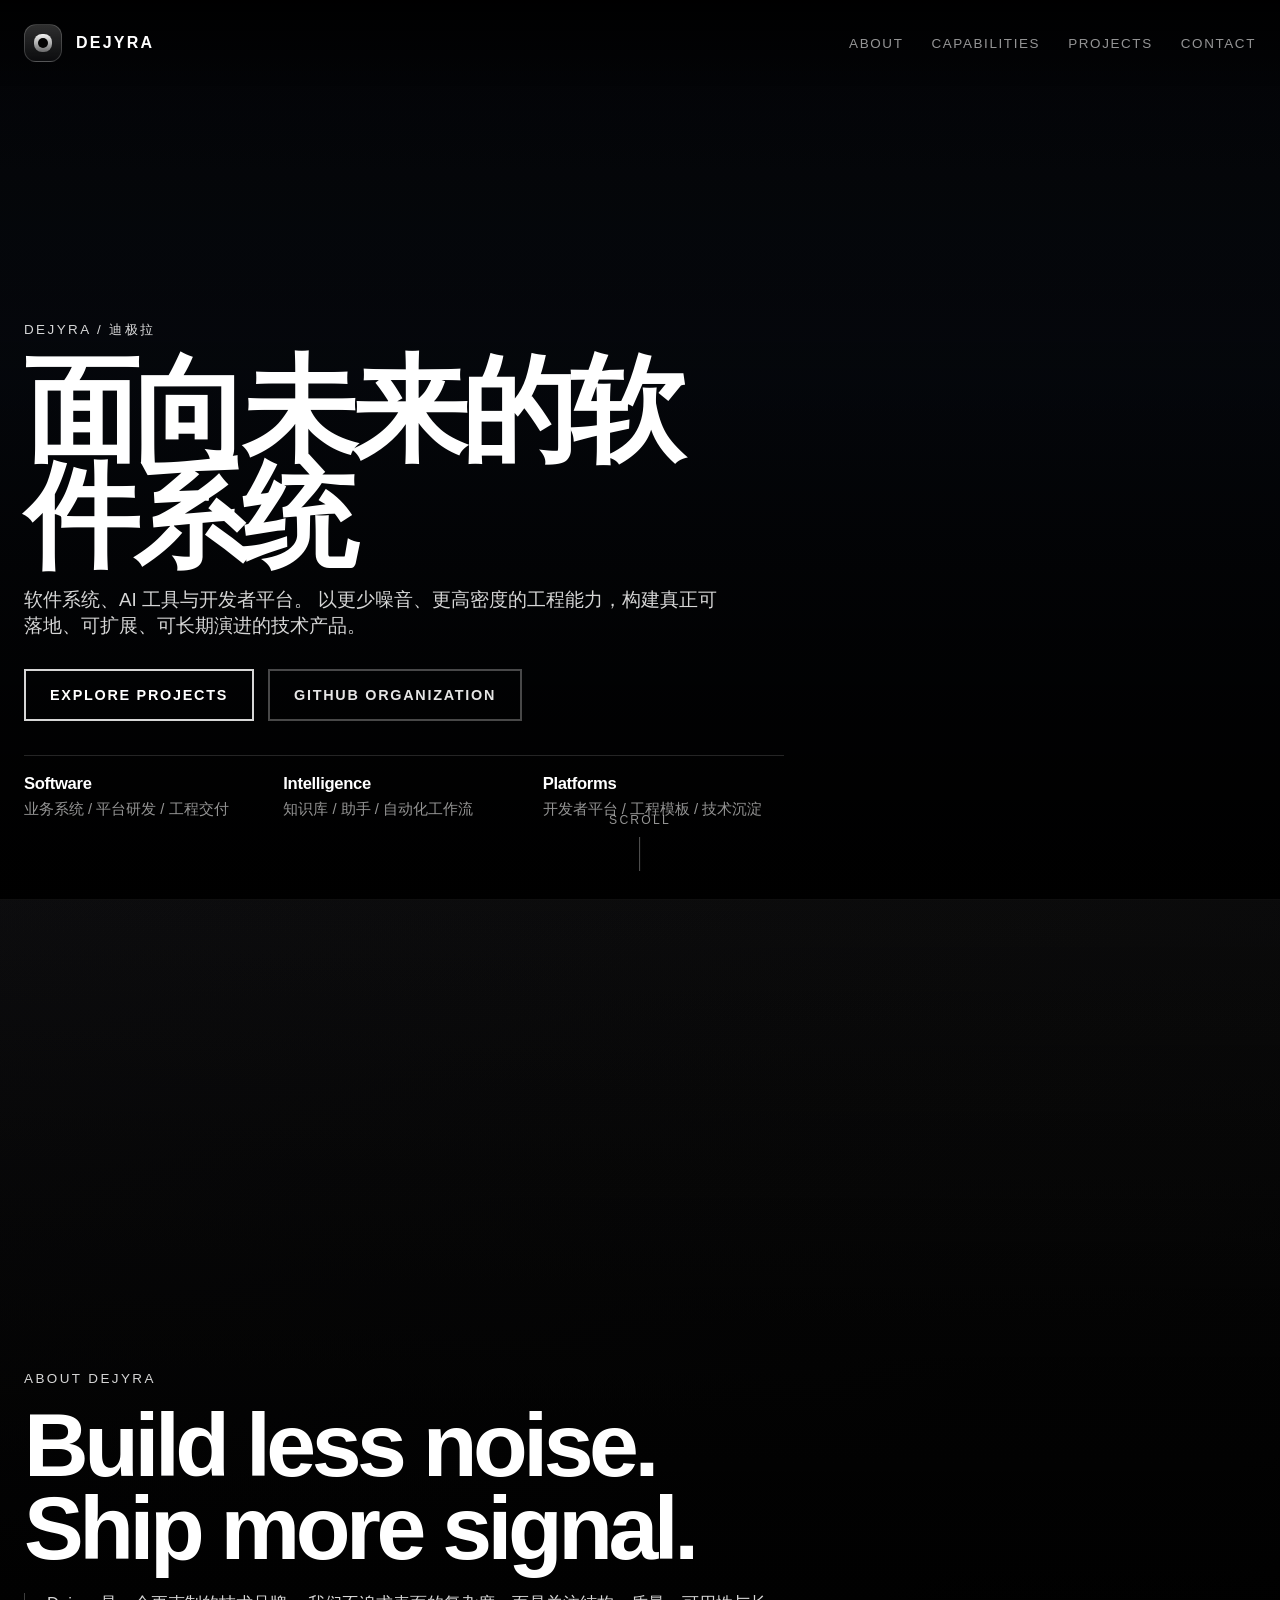
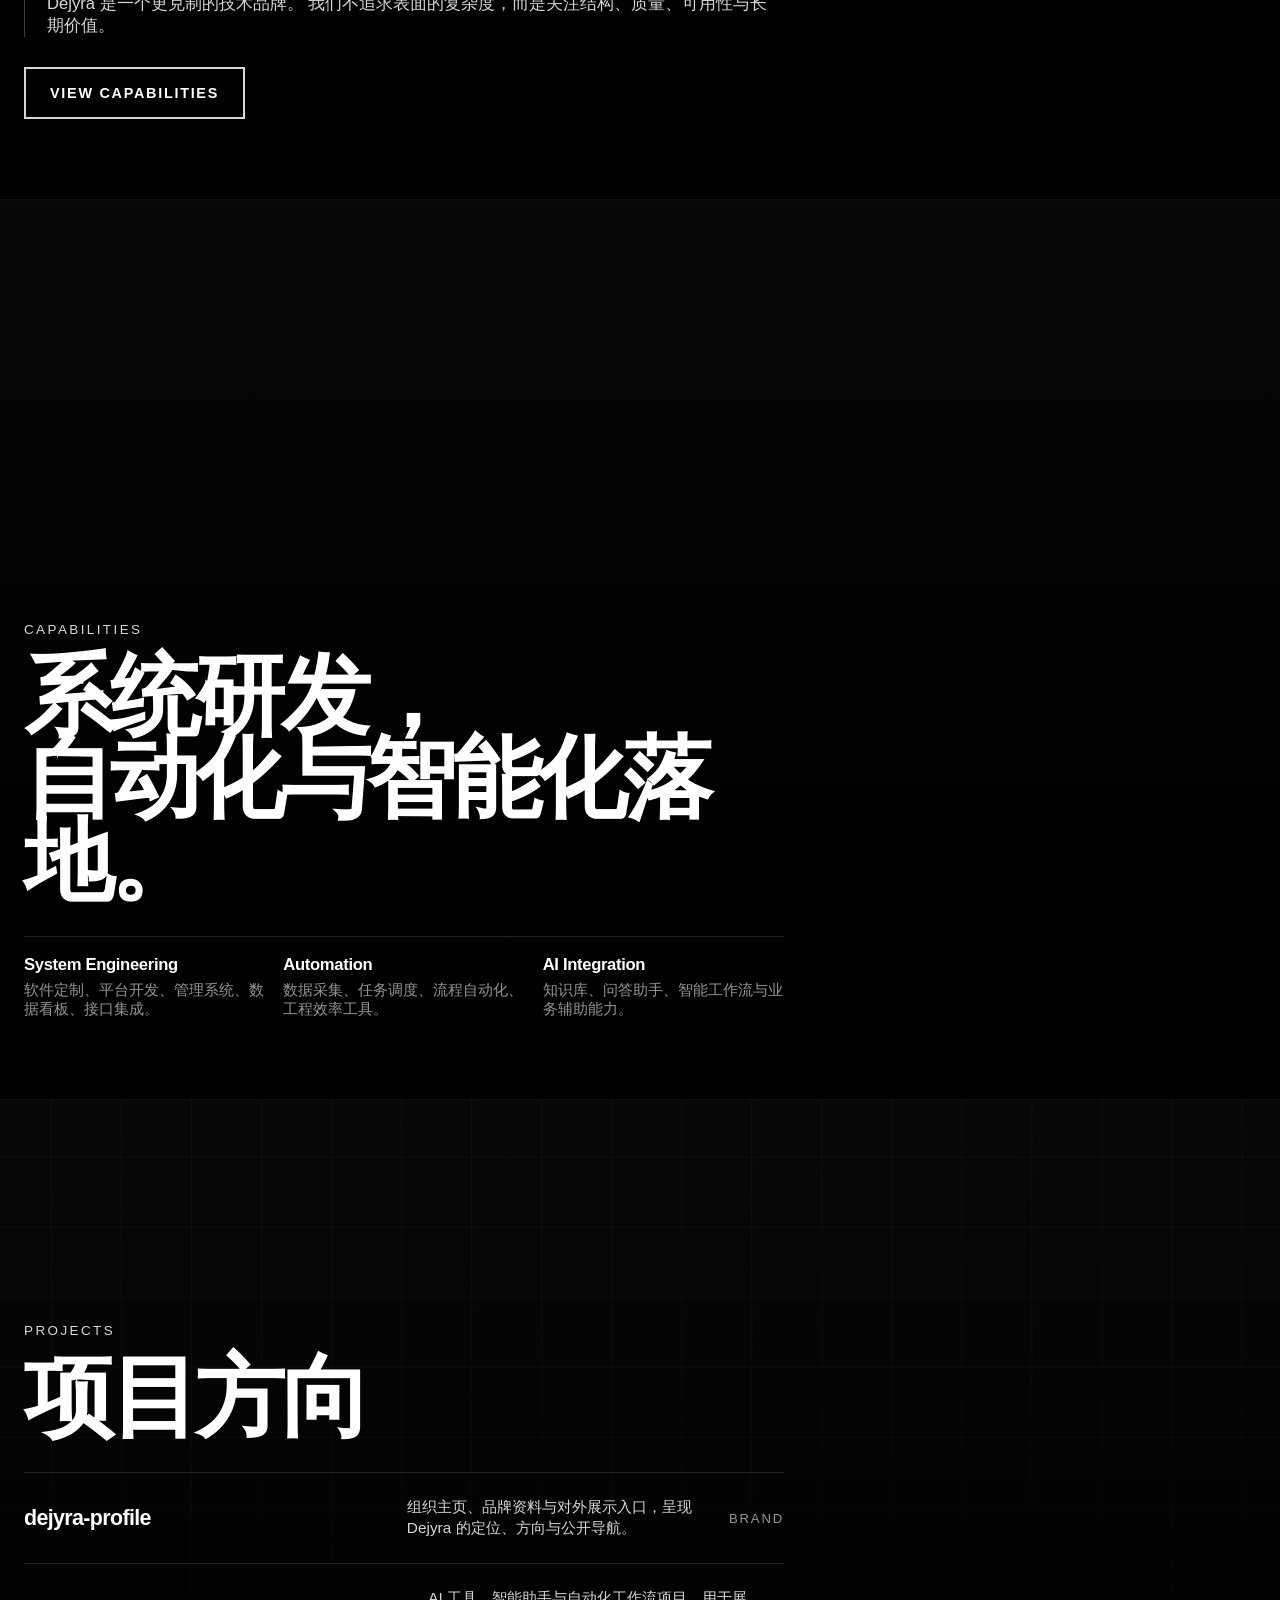
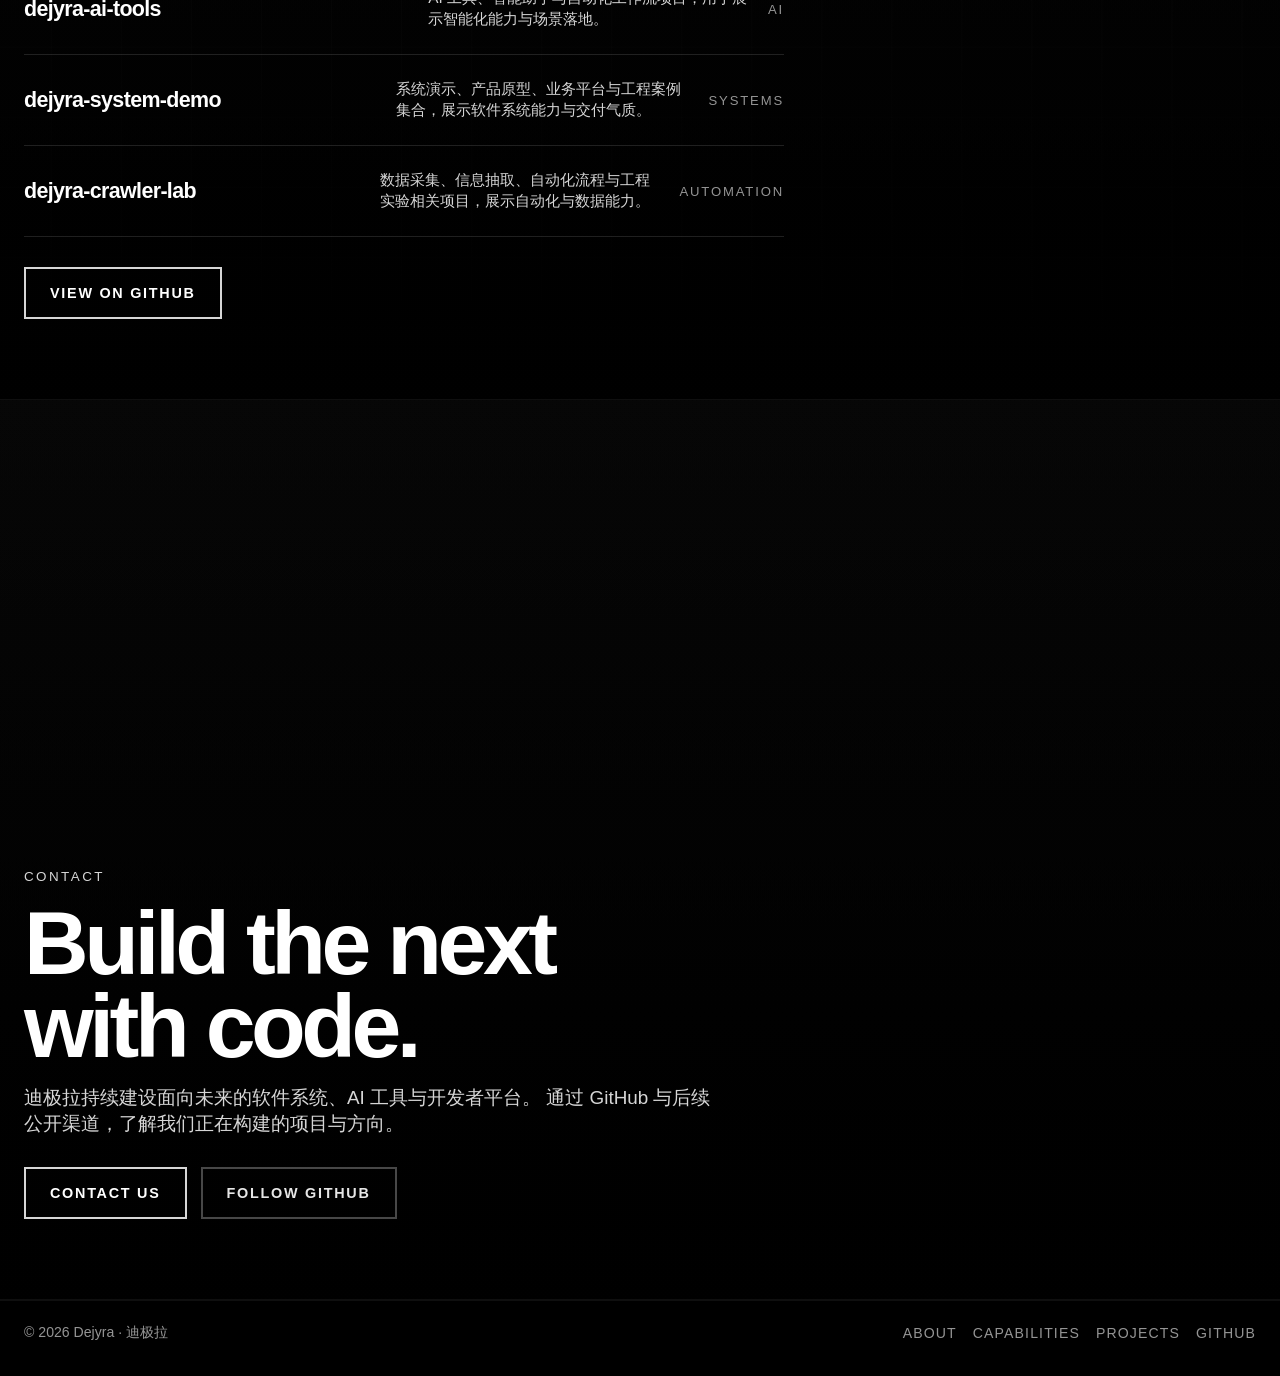
==== index.html @ 9b9ece1a "Add initial index.html for Dejyra website" ====
<!DOCTYPE html>
<html lang="zh-CN">
<head>
  <meta charset="UTF-8" />
  <meta name="viewport" content="width=device-width, initial-scale=1.0" />
  <title>Dejyra | 迪极拉</title>
  <meta name="description" content="迪极拉 Dejyra：软件系统、AI工具与开发者平台。面向未来的软件系统。" />
  <meta name="theme-color" content="#000000" />
  <style>
    :root {
      --bg: #000000;
      --text: #ffffff;
      --muted: rgba(255,255,255,0.84);
      --muted-2: rgba(255,255,255,0.58);
      --line: rgba(255,255,255,0.18);
      --line-soft: rgba(255,255,255,0.10);
      --max: 1360px;
    }

    * { box-sizing: border-box; }
    html { scroll-behavior: smooth; }
    body {
      margin: 0;
      background: var(--bg);
      color: var(--text);
      font-family: Inter, -apple-system, BlinkMacSystemFont, "SF Pro Display", "PingFang SC", "Microsoft YaHei", sans-serif;
      -webkit-font-smoothing: antialiased;
      text-rendering: optimizeLegibility;
    }

    a { color: inherit; text-decoration: none; }

    .container {
      width: min(var(--max), calc(100% - 48px));
      margin: 0 auto;
    }

    .nav-wrap {
      position: fixed;
      inset: 0 0 auto 0;
      z-index: 100;
      background: linear-gradient(180deg, rgba(0,0,0,0.78), rgba(0,0,0,0.24) 70%, transparent);
      pointer-events: none;
    }

    .nav {
      height: 86px;
      display: flex;
      align-items: center;
      justify-content: space-between;
      gap: 24px;
      pointer-events: auto;
    }

    .brand {
      display: inline-flex;
      align-items: center;
      gap: 14px;
      font-size: 1rem;
      font-weight: 600;
      text-transform: uppercase;
      letter-spacing: 0.14em;
    }

    .brand-mark {
      width: 38px;
      height: 38px;
      border-radius: 12px;
      border: 1px solid rgba(255,255,255,0.18);
      background: linear-gradient(180deg, rgba(255,255,255,0.18), rgba(255,255,255,0.04));
      position: relative;
      overflow: hidden;
    }

    .brand-mark::before {
      content: "";
      position: absolute;
      inset: 9px;
      border-radius: 8px;
      background: linear-gradient(180deg, rgba(255,255,255,0.94), rgba(255,255,255,0.36));
    }

    .brand-mark::after {
      content: "";
      position: absolute;
      inset: 13px;
      border-radius: 6px;
      background: #030303;
    }

    .nav-links {
      display: flex;
      align-items: center;
      gap: 28px;
      color: var(--muted-2);
      font-size: 0.84rem;
      text-transform: uppercase;
      letter-spacing: 0.12em;
    }

    .nav-links a:hover { color: var(--text); }

    .panel {
      position: relative;
      min-height: 100vh;
      display: flex;
      align-items: flex-end;
      overflow: hidden;
      border-bottom: 1px solid rgba(255,255,255,0.06);
      background: #000;
    }

    .panel::before,
    .panel::after {
      content: "";
      position: absolute;
      inset: 0;
      pointer-events: none;
    }

    .panel::before {
      z-index: 1;
      background: linear-gradient(180deg, rgba(0,0,0,0.12) 0%, rgba(0,0,0,0.22) 35%, rgba(0,0,0,0.86) 100%);
    }

    .panel::after {
      z-index: 0;
      transform: scale(1.03);
    }

    .hero::after {
      background:
        radial-gradient(circle at 76% 20%, rgba(255,255,255,0.30), transparent 0 7%),
        radial-gradient(circle at 74% 22%, rgba(255,255,255,0.10), transparent 0 17%),
        radial-gradient(circle at 18% 14%, rgba(255,255,255,0.06), transparent 0 22%),
        linear-gradient(180deg, #020305 0%, #05070b 20%, #06090f 42%, #010101 100%);
    }

    .systems::after {
      background:
        linear-gradient(180deg, rgba(255,255,255,0.02), rgba(0,0,0,0.90)),
        radial-gradient(circle at 50% 16%, rgba(255,255,255,0.12), transparent 0 14%),
        linear-gradient(160deg, #0a0a0c 0%, #050505 56%, #000000 100%);
    }

    .intelligence::after {
      background:
        linear-gradient(180deg, rgba(255,255,255,0.02), rgba(0,0,0,0.90)),
        radial-gradient(circle at 50% 24%, rgba(255,255,255,0.18), transparent 0 10%),
        radial-gradient(circle at 50% 42%, rgba(255,255,255,0.08), transparent 0 22%),
        linear-gradient(180deg, #040404 0%, #000000 100%);
    }

    .projects::after {
      background:
        linear-gradient(180deg, rgba(255,255,255,0.02), rgba(0,0,0,0.92)),
        linear-gradient(90deg, rgba(255,255,255,0.04) 1px, transparent 1px),
        linear-gradient(180deg, rgba(255,255,255,0.04) 1px, transparent 1px),
        linear-gradient(180deg, #040404 0%, #000000 100%);
      background-size: auto, 68px 68px, 68px 68px, auto;
    }

    .contact::after {
      background:
        linear-gradient(180deg, rgba(255,255,255,0.02), rgba(0,0,0,0.92)),
        radial-gradient(circle at 50% 14%, rgba(255,255,255,0.11), transparent 0 14%),
        linear-gradient(180deg, #030303 0%, #000000 100%);
    }

    .hero-planet {
      position: absolute;
      right: -16vw;
      top: 6vh;
      width: 64vw;
      aspect-ratio: 1;
      border-radius: 50%;
      background:
        radial-gradient(circle at 40% 38%, rgba(255,255,255,0.28), rgba(255,255,255,0.12) 16%, rgba(255,255,255,0.02) 34%, rgba(255,255,255,0.00) 54%),
        radial-gradient(circle at 52% 52%, rgba(255,255,255,0.08), transparent 64%);
      box-shadow: inset -140px -120px 200px rgba(0,0,0,0.54), inset 90px 80px 120px rgba(255,255,255,0.05);
      z-index: 0;
      opacity: 0.96;
    }

    .hero-planet::before,
    .hero-planet::after {
      content: "";
      position: absolute;
      inset: 12%;
      border-radius: 50%;
      border: 1px solid rgba(255,255,255,0.12);
    }

    .hero-planet::after {
      inset: 25%;
      border-color: rgba(255,255,255,0.18);
    }

    .content {
      position: relative;
      z-index: 2;
      width: 100%;
      padding: 0 0 80px;
    }

    .copy {
      max-width: 760px;
    }

    .eyebrow {
      margin-bottom: 18px;
      font-size: 0.84rem;
      color: var(--muted);
      text-transform: uppercase;
      letter-spacing: 0.18em;
    }

    h1, h2 {
      margin: 0;
      font-weight: 700;
      line-height: 0.92;
      letter-spacing: -0.05em;
      max-width: 900px;
    }

    h1 { font-size: clamp(4rem, 9vw, 8rem); }
    h2 { font-size: clamp(3.2rem, 7vw, 6.4rem); }

    .lead {
      margin: 18px 0 0;
      max-width: 700px;
      color: var(--muted);
      font-size: clamp(1rem, 1.7vw, 1.18rem);
    }

    .actions {
      display: flex;
      gap: 14px;
      flex-wrap: wrap;
      margin-top: 30px;
    }

    .button {
      display: inline-flex;
      align-items: center;
      justify-content: center;
      min-height: 52px;
      padding: 0 24px;
      border: 2px solid rgba(255,255,255,0.84);
      color: #fff;
      background: transparent;
      font-size: 0.9rem;
      font-weight: 600;
      text-transform: uppercase;
      letter-spacing: 0.12em;
      transition: .22s ease;
    }

    .button:hover {
      background: #fff;
      color: #000;
    }

    .button.ghost {
      border-color: rgba(255,255,255,0.28);
      color: rgba(255,255,255,0.90);
    }

    .button.ghost:hover {
      border-color: #fff;
    }

    .minimal-strip {
      margin-top: 34px;
      max-width: 860px;
      padding-top: 18px;
      border-top: 1px solid rgba(255,255,255,0.14);
      display: grid;
      grid-template-columns: repeat(3, minmax(0, 1fr));
      gap: 18px;
    }

    .minimal-strip div {
      color: var(--muted-2);
      font-size: 0.92rem;
    }

    .minimal-strip strong {
      display: block;
      color: #fff;
      font-size: 1.04rem;
      margin-bottom: 6px;
      letter-spacing: -0.02em;
    }

    .quote-block {
      max-width: 860px;
      padding-left: 22px;
      border-left: 1px solid rgba(255,255,255,0.24);
      margin-top: 24px;
    }

    .quote-block p {
      margin: 0;
      color: var(--muted);
      font-size: 1.04rem;
    }

    .list {
      margin-top: 34px;
      max-width: 920px;
    }

    .list-item {
      display: grid;
      grid-template-columns: 1.2fr 1fr auto;
      gap: 18px;
      align-items: center;
      padding: 24px 0;
      border-top: 1px solid rgba(255,255,255,0.12);
    }

    .list-item:last-child {
      border-bottom: 1px solid rgba(255,255,255,0.12);
    }

    .list-item h3 {
      margin: 0;
      font-size: 1.34rem;
      font-weight: 600;
      letter-spacing: -0.03em;
    }

    .list-item p {
      margin: 0;
      color: var(--muted);
      font-size: 0.96rem;
    }

    .list-item span {
      color: var(--muted-2);
      font-size: 0.82rem;
      text-transform: uppercase;
      letter-spacing: 0.14em;
      white-space: nowrap;
    }

    .scroll-indicator {
      position: absolute;
      left: 50%;
      bottom: 28px;
      transform: translateX(-50%);
      z-index: 2;
      color: var(--muted-2);
      font-size: 0.76rem;
      text-transform: uppercase;
      letter-spacing: 0.18em;
      display: inline-flex;
      flex-direction: column;
      align-items: center;
      gap: 10px;
    }

    .scroll-indicator::after {
      content: "";
      width: 1px;
      height: 34px;
      background: rgba(255,255,255,0.34);
    }

    footer {
      background: #000;
      padding: 22px 0 34px;
      color: var(--muted-2);
      border-top: 1px solid rgba(255,255,255,0.06);
      font-size: 0.88rem;
    }

    .footer-wrap {
      display: flex;
      align-items: center;
      justify-content: space-between;
      gap: 16px;
      flex-wrap: wrap;
    }

    .footer-links {
      display: flex;
      gap: 16px;
      flex-wrap: wrap;
      text-transform: uppercase;
      letter-spacing: 0.08em;
    }

    .footer-links a:hover { color: var(--text); }

    .anchor-offset { scroll-margin-top: 100px; }

    @media (max-width: 980px) {
      .minimal-strip { grid-template-columns: 1fr; }
      .list-item { grid-template-columns: 1fr; gap: 10px; }
      .hero-planet {
        width: 84vw;
        right: -34vw;
        top: 11vh;
      }
    }

    @media (max-width: 760px) {
      .nav { height: 72px; }
      .nav-links { display: none; }
      .container { width: min(var(--max), calc(100% - 26px)); }
      .panel { min-height: 100svh; }
      .content { padding-bottom: 64px; }
      .hero-planet {
        width: 118vw;
        right: -58vw;
        top: 14vh;
      }
      h1 { font-size: clamp(3.1rem, 16vw, 4.8rem); }
      h2 { font-size: clamp(2.7rem, 13vw, 4.2rem); }
      .button { width: 100%; }
      .actions { gap: 10px; }
      .scroll-indicator { display: none; }
    }
  </style>
</head>
<body>
  <div class="nav-wrap">
    <div class="container nav">
      <a class="brand" href="#top" aria-label="Dejyra 首页">
        <div class="brand-mark" aria-hidden="true"></div>
        <span>Dejyra</span>
      </a>
      <div class="nav-links">
        <a href="#about">About</a>
        <a href="#capabilities">Capabilities</a>
        <a href="#projects">Projects</a>
        <a href="#contact">Contact</a>
      </div>
    </div>
  </div>

  <main id="top">
    <section class="panel hero anchor-offset">
      <div class="hero-planet" aria-hidden="true"></div>
      <div class="content">
        <div class="container">
          <div class="copy">
            <div class="eyebrow">Dejyra / 迪极拉</div>
            <h1>面向未来的软件系统</h1>
            <p class="lead">
              软件系统、AI 工具与开发者平台。
              以更少噪音、更高密度的工程能力，构建真正可落地、可扩展、可长期演进的技术产品。
            </p>
            <div class="actions">
              <a class="button" href="#projects">Explore Projects</a>
              <a class="button ghost" href="https://github.com/Dejyra" target="_blank" rel="noreferrer">GitHub Organization</a>
            </div>
            <div class="minimal-strip">
              <div>
                <strong>Software</strong>
                业务系统 / 平台研发 / 工程交付
              </div>
              <div>
                <strong>Intelligence</strong>
                知识库 / 助手 / 自动化工作流
              </div>
              <div>
                <strong>Platforms</strong>
                开发者平台 / 工程模板 / 技术沉淀
              </div>
            </div>
          </div>
        </div>
      </div>
      <div class="scroll-indicator">Scroll</div>
    </section>

    <section id="about" class="panel systems anchor-offset">
      <div class="content">
        <div class="container">
          <div class="copy">
            <div class="eyebrow">About Dejyra</div>
            <h2>Build less noise.<br>Ship more signal.</h2>
            <div class="quote-block">
              <p>
                Dejyra 是一个更克制的技术品牌。
                我们不追求表面的复杂度，而是关注结构、质量、可用性与长期价值。
              </p>
            </div>
            <div class="actions">
              <a class="button" href="#capabilities">View Capabilities</a>
            </div>
          </div>
        </div>
      </div>
    </section>

    <section id="capabilities" class="panel intelligence anchor-offset">
      <div class="content">
        <div class="container">
          <div class="copy">
            <div class="eyebrow">Capabilities</div>
            <h2>系统研发，<br>自动化与智能化落地。</h2>
            <div class="minimal-strip" style="max-width: 980px;">
              <div>
                <strong>System Engineering</strong>
                软件定制、平台开发、管理系统、数据看板、接口集成。
              </div>
              <div>
                <strong>Automation</strong>
                数据采集、任务调度、流程自动化、工程效率工具。
              </div>
              <div>
                <strong>AI Integration</strong>
                知识库、问答助手、智能工作流与业务辅助能力。
              </div>
            </div>
          </div>
        </div>
      </div>
    </section>

    <section id="projects" class="panel projects anchor-offset">
      <div class="content">
        <div class="container">
          <div class="copy">
            <div class="eyebrow">Projects</div>
            <h2>项目方向</h2>
            <div class="list">
              <div class="list-item">
                <div><h3>dejyra-profile</h3></div>
                <p>组织主页、品牌资料与对外展示入口，呈现 Dejyra 的定位、方向与公开导航。</p>
                <span>Brand</span>
              </div>
              <div class="list-item">
                <div><h3>dejyra-ai-tools</h3></div>
                <p>AI 工具、智能助手与自动化工作流项目，用于展示智能化能力与场景落地。</p>
                <span>AI</span>
              </div>
              <div class="list-item">
                <div><h3>dejyra-system-demo</h3></div>
                <p>系统演示、产品原型、业务平台与工程案例集合，展示软件系统能力与交付气质。</p>
                <span>Systems</span>
              </div>
              <div class="list-item">
                <div><h3>dejyra-crawler-lab</h3></div>
                <p>数据采集、信息抽取、自动化流程与工程实验相关项目，展示自动化与数据能力。</p>
                <span>Automation</span>
              </div>
            </div>
            <div class="actions">
              <a class="button" href="https://github.com/Dejyra" target="_blank" rel="noreferrer">View on GitHub</a>
            </div>
          </div>
        </div>
      </div>
    </section>

    <section id="contact" class="panel contact anchor-offset">
      <div class="content">
        <div class="container">
          <div class="copy">
            <div class="eyebrow">Contact</div>
            <h2>Build the next<br>with code.</h2>
            <p class="lead">
              迪极拉持续建设面向未来的软件系统、AI 工具与开发者平台。
              通过 GitHub 与后续公开渠道，了解我们正在构建的项目与方向。
            </p>
            <div class="actions">
              <a class="button" href="mailto:hello@dejyra.com">Contact Us</a>
              <a class="button ghost" href="https://github.com/Dejyra" target="_blank" rel="noreferrer">Follow GitHub</a>
            </div>
          </div>
        </div>
      </div>
    </section>
  </main>

  <footer>
    <div class="container footer-wrap">
      <div>© <span id="year"></span> Dejyra · 迪极拉</div>
      <div class="footer-links">
        <a href="#about">About</a>
        <a href="#capabilities">Capabilities</a>
        <a href="#projects">Projects</a>
        <a href="https://github.com/Dejyra" target="_blank" rel="noreferrer">GitHub</a>
      </div>
    </div>
  </footer>

  <script>
    document.getElementById('year').textContent = new Date().getFullYear();
  </script>
</body>
</html>
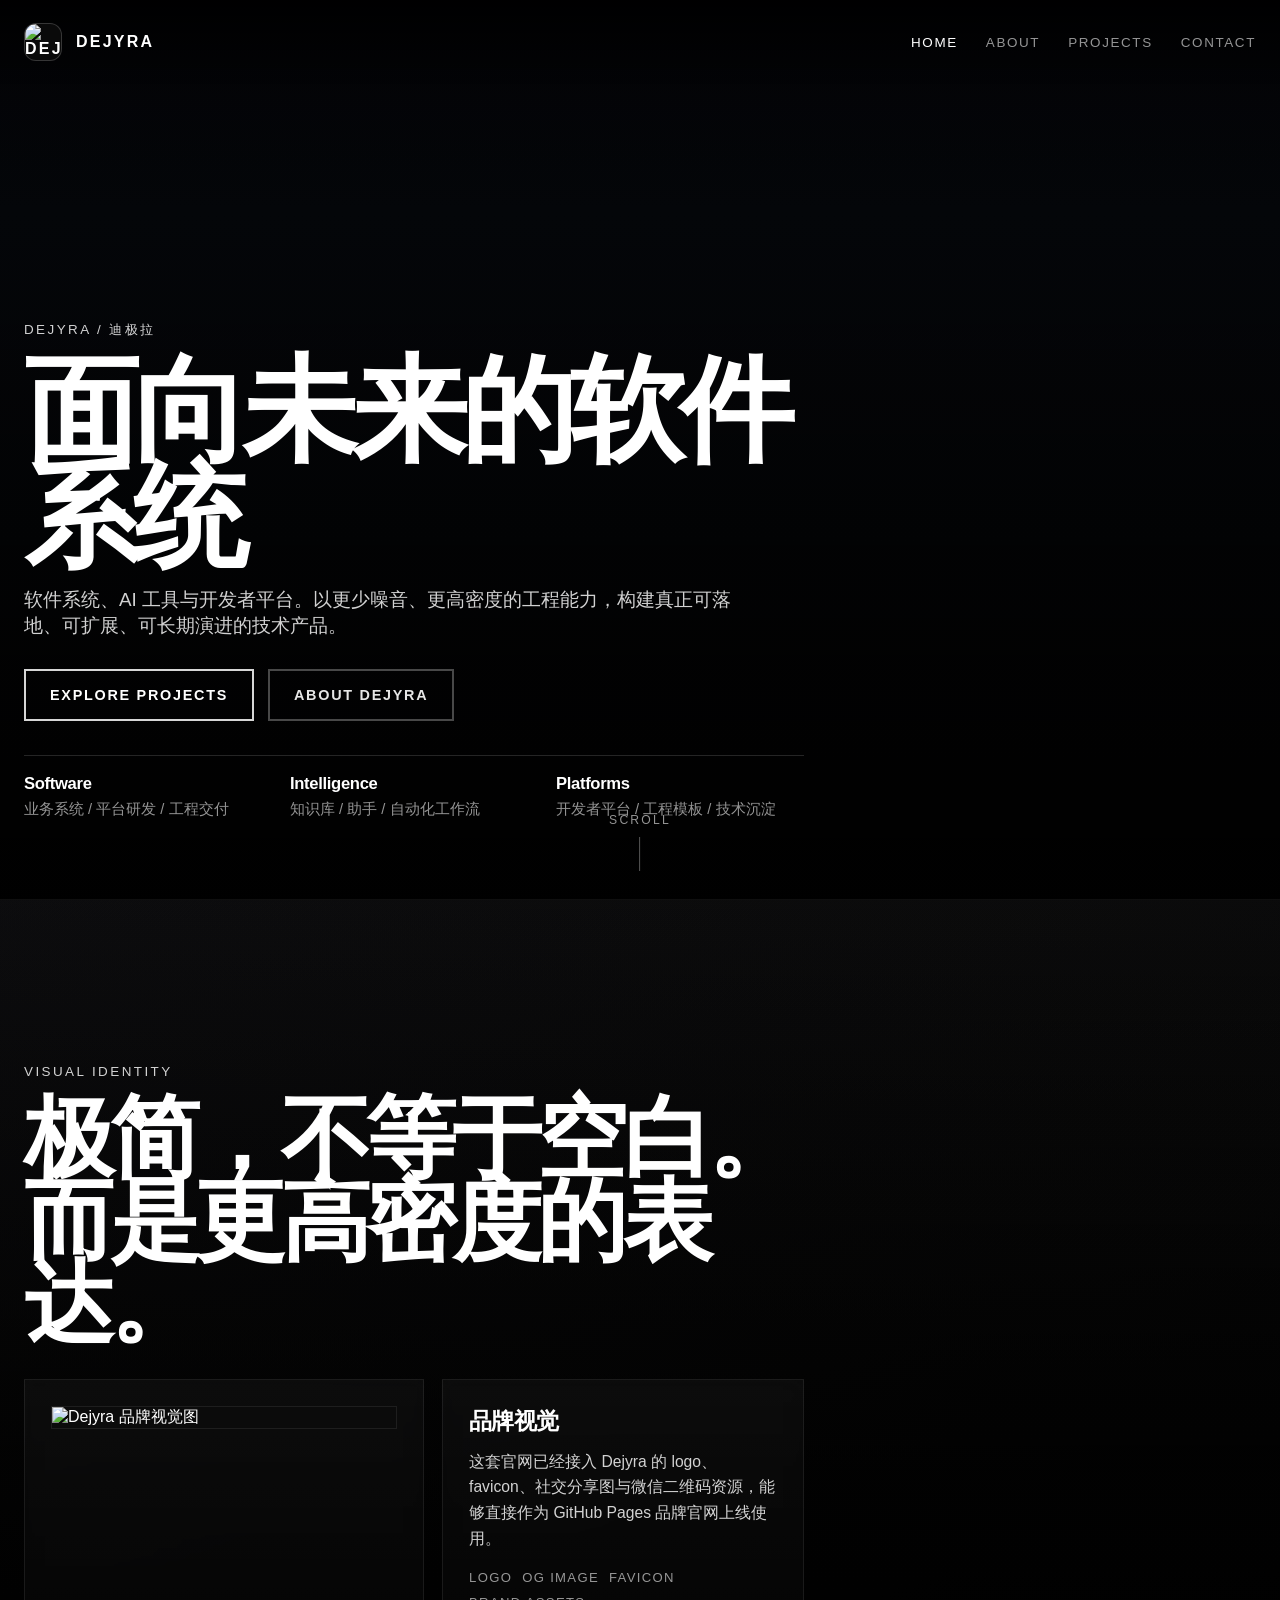
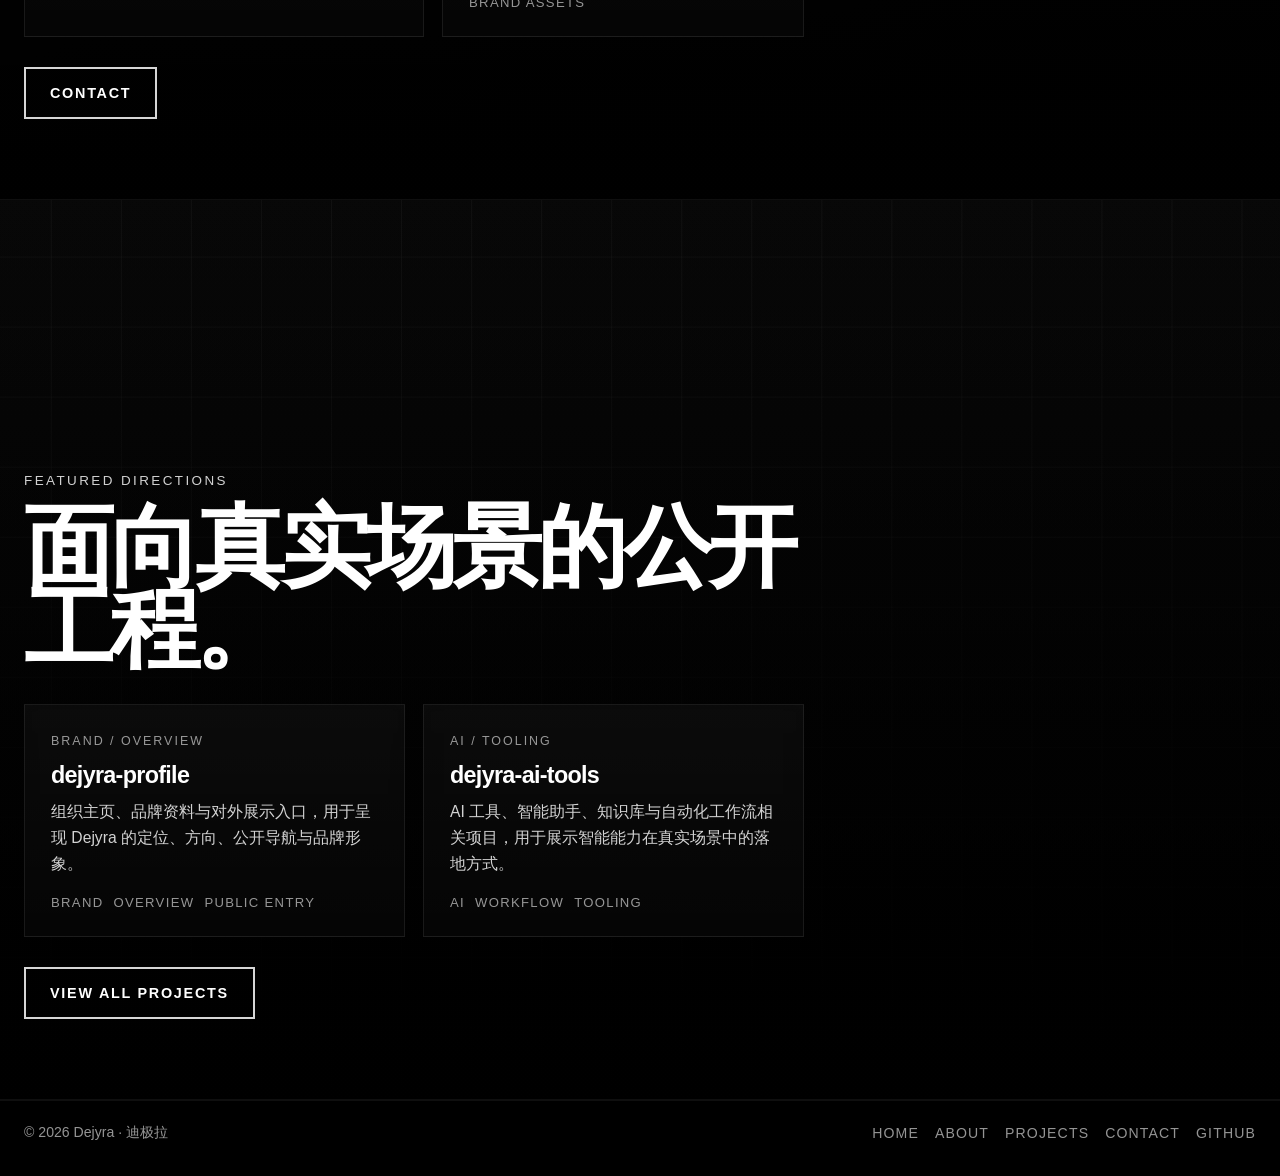
==== commit 2c32bf52: "Add files via upload" ====
--- a/index.html
+++ b/index.html
@@ -6,592 +6,130 @@
   <title>Dejyra | 迪极拉</title>
   <meta name="description" content="迪极拉 Dejyra：软件系统、AI工具与开发者平台。面向未来的软件系统。" />
   <meta name="theme-color" content="#000000" />
-  <style>
-    :root {
-      --bg: #000000;
-      --text: #ffffff;
-      --muted: rgba(255,255,255,0.84);
-      --muted-2: rgba(255,255,255,0.58);
-      --line: rgba(255,255,255,0.18);
-      --line-soft: rgba(255,255,255,0.10);
-      --max: 1360px;
-    }
 
-    * { box-sizing: border-box; }
-    html { scroll-behavior: smooth; }
-    body {
-      margin: 0;
-      background: var(--bg);
-      color: var(--text);
-      font-family: Inter, -apple-system, BlinkMacSystemFont, "SF Pro Display", "PingFang SC", "Microsoft YaHei", sans-serif;
-      -webkit-font-smoothing: antialiased;
-      text-rendering: optimizeLegibility;
-    }
+  <link rel="icon" href="/assets/favicon.ico" sizes="any">
+  <link rel="icon" type="image/png" sizes="32x32" href="/assets/favicon-32x32.png">
+  <link rel="icon" type="image/png" sizes="16x16" href="/assets/favicon-16x16.png">
+  <link rel="apple-touch-icon" href="/assets/apple-touch-icon.png">
+  <link rel="manifest" href="/assets/site.webmanifest">
+  <link rel="stylesheet" href="/assets/site.css">
 
-    a { color: inherit; text-decoration: none; }
+  <meta property="og:title" content="Dejyra | 迪极拉">
+  <meta property="og:description" content="Software systems for the future.">
+  <meta property="og:image" content="https://dejyra.github.io/assets/og-image.png">
+  <meta property="og:type" content="website">
+  <meta property="og:url" content="https://dejyra.github.io/">
 
-    .container {
-      width: min(var(--max), calc(100% - 48px));
-      margin: 0 auto;
-    }
-
-    .nav-wrap {
-      position: fixed;
-      inset: 0 0 auto 0;
-      z-index: 100;
-      background: linear-gradient(180deg, rgba(0,0,0,0.78), rgba(0,0,0,0.24) 70%, transparent);
-      pointer-events: none;
-    }
-
-    .nav {
-      height: 86px;
-      display: flex;
-      align-items: center;
-      justify-content: space-between;
-      gap: 24px;
-      pointer-events: auto;
-    }
-
-    .brand {
-      display: inline-flex;
-      align-items: center;
-      gap: 14px;
-      font-size: 1rem;
-      font-weight: 600;
-      text-transform: uppercase;
-      letter-spacing: 0.14em;
-    }
-
-    .brand-mark {
-      width: 38px;
-      height: 38px;
-      border-radius: 12px;
-      border: 1px solid rgba(255,255,255,0.18);
-      background: linear-gradient(180deg, rgba(255,255,255,0.18), rgba(255,255,255,0.04));
-      position: relative;
-      overflow: hidden;
-    }
-
-    .brand-mark::before {
-      content: "";
-      position: absolute;
-      inset: 9px;
-      border-radius: 8px;
-      background: linear-gradient(180deg, rgba(255,255,255,0.94), rgba(255,255,255,0.36));
-    }
-
-    .brand-mark::after {
-      content: "";
-      position: absolute;
-      inset: 13px;
-      border-radius: 6px;
-      background: #030303;
-    }
-
-    .nav-links {
-      display: flex;
-      align-items: center;
-      gap: 28px;
-      color: var(--muted-2);
-      font-size: 0.84rem;
-      text-transform: uppercase;
-      letter-spacing: 0.12em;
-    }
-
-    .nav-links a:hover { color: var(--text); }
-
-    .panel {
-      position: relative;
-      min-height: 100vh;
-      display: flex;
-      align-items: flex-end;
-      overflow: hidden;
-      border-bottom: 1px solid rgba(255,255,255,0.06);
-      background: #000;
-    }
-
-    .panel::before,
-    .panel::after {
-      content: "";
-      position: absolute;
-      inset: 0;
-      pointer-events: none;
-    }
-
-    .panel::before {
-      z-index: 1;
-      background: linear-gradient(180deg, rgba(0,0,0,0.12) 0%, rgba(0,0,0,0.22) 35%, rgba(0,0,0,0.86) 100%);
-    }
-
-    .panel::after {
-      z-index: 0;
-      transform: scale(1.03);
-    }
-
-    .hero::after {
-      background:
-        radial-gradient(circle at 76% 20%, rgba(255,255,255,0.30), transparent 0 7%),
-        radial-gradient(circle at 74% 22%, rgba(255,255,255,0.10), transparent 0 17%),
-        radial-gradient(circle at 18% 14%, rgba(255,255,255,0.06), transparent 0 22%),
-        linear-gradient(180deg, #020305 0%, #05070b 20%, #06090f 42%, #010101 100%);
-    }
-
-    .systems::after {
-      background:
-        linear-gradient(180deg, rgba(255,255,255,0.02), rgba(0,0,0,0.90)),
-        radial-gradient(circle at 50% 16%, rgba(255,255,255,0.12), transparent 0 14%),
-        linear-gradient(160deg, #0a0a0c 0%, #050505 56%, #000000 100%);
-    }
-
-    .intelligence::after {
-      background:
-        linear-gradient(180deg, rgba(255,255,255,0.02), rgba(0,0,0,0.90)),
-        radial-gradient(circle at 50% 24%, rgba(255,255,255,0.18), transparent 0 10%),
-        radial-gradient(circle at 50% 42%, rgba(255,255,255,0.08), transparent 0 22%),
-        linear-gradient(180deg, #040404 0%, #000000 100%);
-    }
-
-    .projects::after {
-      background:
-        linear-gradient(180deg, rgba(255,255,255,0.02), rgba(0,0,0,0.92)),
-        linear-gradient(90deg, rgba(255,255,255,0.04) 1px, transparent 1px),
-        linear-gradient(180deg, rgba(255,255,255,0.04) 1px, transparent 1px),
-        linear-gradient(180deg, #040404 0%, #000000 100%);
-      background-size: auto, 68px 68px, 68px 68px, auto;
-    }
-
-    .contact::after {
-      background:
-        linear-gradient(180deg, rgba(255,255,255,0.02), rgba(0,0,0,0.92)),
-        radial-gradient(circle at 50% 14%, rgba(255,255,255,0.11), transparent 0 14%),
-        linear-gradient(180deg, #030303 0%, #000000 100%);
-    }
-
-    .hero-planet {
-      position: absolute;
-      right: -16vw;
-      top: 6vh;
-      width: 64vw;
-      aspect-ratio: 1;
-      border-radius: 50%;
-      background:
-        radial-gradient(circle at 40% 38%, rgba(255,255,255,0.28), rgba(255,255,255,0.12) 16%, rgba(255,255,255,0.02) 34%, rgba(255,255,255,0.00) 54%),
-        radial-gradient(circle at 52% 52%, rgba(255,255,255,0.08), transparent 64%);
-      box-shadow: inset -140px -120px 200px rgba(0,0,0,0.54), inset 90px 80px 120px rgba(255,255,255,0.05);
-      z-index: 0;
-      opacity: 0.96;
-    }
-
-    .hero-planet::before,
-    .hero-planet::after {
-      content: "";
-      position: absolute;
-      inset: 12%;
-      border-radius: 50%;
-      border: 1px solid rgba(255,255,255,0.12);
-    }
-
-    .hero-planet::after {
-      inset: 25%;
-      border-color: rgba(255,255,255,0.18);
-    }
-
-    .content {
-      position: relative;
-      z-index: 2;
-      width: 100%;
-      padding: 0 0 80px;
-    }
-
-    .copy {
-      max-width: 760px;
-    }
-
-    .eyebrow {
-      margin-bottom: 18px;
-      font-size: 0.84rem;
-      color: var(--muted);
-      text-transform: uppercase;
-      letter-spacing: 0.18em;
-    }
-
-    h1, h2 {
-      margin: 0;
-      font-weight: 700;
-      line-height: 0.92;
-      letter-spacing: -0.05em;
-      max-width: 900px;
-    }
-
-    h1 { font-size: clamp(4rem, 9vw, 8rem); }
-    h2 { font-size: clamp(3.2rem, 7vw, 6.4rem); }
-
-    .lead {
-      margin: 18px 0 0;
-      max-width: 700px;
-      color: var(--muted);
-      font-size: clamp(1rem, 1.7vw, 1.18rem);
-    }
-
-    .actions {
-      display: flex;
-      gap: 14px;
-      flex-wrap: wrap;
-      margin-top: 30px;
-    }
-
-    .button {
-      display: inline-flex;
-      align-items: center;
-      justify-content: center;
-      min-height: 52px;
-      padding: 0 24px;
-      border: 2px solid rgba(255,255,255,0.84);
-      color: #fff;
-      background: transparent;
-      font-size: 0.9rem;
-      font-weight: 600;
-      text-transform: uppercase;
-      letter-spacing: 0.12em;
-      transition: .22s ease;
-    }
-
-    .button:hover {
-      background: #fff;
-      color: #000;
-    }
-
-    .button.ghost {
-      border-color: rgba(255,255,255,0.28);
-      color: rgba(255,255,255,0.90);
-    }
-
-    .button.ghost:hover {
-      border-color: #fff;
-    }
-
-    .minimal-strip {
-      margin-top: 34px;
-      max-width: 860px;
-      padding-top: 18px;
-      border-top: 1px solid rgba(255,255,255,0.14);
-      display: grid;
-      grid-template-columns: repeat(3, minmax(0, 1fr));
-      gap: 18px;
-    }
-
-    .minimal-strip div {
-      color: var(--muted-2);
-      font-size: 0.92rem;
-    }
-
-    .minimal-strip strong {
-      display: block;
-      color: #fff;
-      font-size: 1.04rem;
-      margin-bottom: 6px;
-      letter-spacing: -0.02em;
-    }
-
-    .quote-block {
-      max-width: 860px;
-      padding-left: 22px;
-      border-left: 1px solid rgba(255,255,255,0.24);
-      margin-top: 24px;
-    }
-
-    .quote-block p {
-      margin: 0;
-      color: var(--muted);
-      font-size: 1.04rem;
-    }
-
-    .list {
-      margin-top: 34px;
-      max-width: 920px;
-    }
-
-    .list-item {
-      display: grid;
-      grid-template-columns: 1.2fr 1fr auto;
-      gap: 18px;
-      align-items: center;
-      padding: 24px 0;
-      border-top: 1px solid rgba(255,255,255,0.12);
-    }
-
-    .list-item:last-child {
-      border-bottom: 1px solid rgba(255,255,255,0.12);
-    }
-
-    .list-item h3 {
-      margin: 0;
-      font-size: 1.34rem;
-      font-weight: 600;
-      letter-spacing: -0.03em;
-    }
-
-    .list-item p {
-      margin: 0;
-      color: var(--muted);
-      font-size: 0.96rem;
-    }
-
-    .list-item span {
-      color: var(--muted-2);
-      font-size: 0.82rem;
-      text-transform: uppercase;
-      letter-spacing: 0.14em;
-      white-space: nowrap;
-    }
-
-    .scroll-indicator {
-      position: absolute;
-      left: 50%;
-      bottom: 28px;
-      transform: translateX(-50%);
-      z-index: 2;
-      color: var(--muted-2);
-      font-size: 0.76rem;
-      text-transform: uppercase;
-      letter-spacing: 0.18em;
-      display: inline-flex;
-      flex-direction: column;
-      align-items: center;
-      gap: 10px;
-    }
-
-    .scroll-indicator::after {
-      content: "";
-      width: 1px;
-      height: 34px;
-      background: rgba(255,255,255,0.34);
-    }
-
-    footer {
-      background: #000;
-      padding: 22px 0 34px;
-      color: var(--muted-2);
-      border-top: 1px solid rgba(255,255,255,0.06);
-      font-size: 0.88rem;
-    }
-
-    .footer-wrap {
-      display: flex;
-      align-items: center;
-      justify-content: space-between;
-      gap: 16px;
-      flex-wrap: wrap;
-    }
-
-    .footer-links {
-      display: flex;
-      gap: 16px;
-      flex-wrap: wrap;
-      text-transform: uppercase;
-      letter-spacing: 0.08em;
-    }
-
-    .footer-links a:hover { color: var(--text); }
-
-    .anchor-offset { scroll-margin-top: 100px; }
-
-    @media (max-width: 980px) {
-      .minimal-strip { grid-template-columns: 1fr; }
-      .list-item { grid-template-columns: 1fr; gap: 10px; }
-      .hero-planet {
-        width: 84vw;
-        right: -34vw;
-        top: 11vh;
-      }
-    }
-
-    @media (max-width: 760px) {
-      .nav { height: 72px; }
-      .nav-links { display: none; }
-      .container { width: min(var(--max), calc(100% - 26px)); }
-      .panel { min-height: 100svh; }
-      .content { padding-bottom: 64px; }
-      .hero-planet {
-        width: 118vw;
-        right: -58vw;
-        top: 14vh;
-      }
-      h1 { font-size: clamp(3.1rem, 16vw, 4.8rem); }
-      h2 { font-size: clamp(2.7rem, 13vw, 4.2rem); }
-      .button { width: 100%; }
-      .actions { gap: 10px; }
-      .scroll-indicator { display: none; }
-    }
-  </style>
+  <meta name="twitter:card" content="summary_large_image">
+  <meta name="twitter:title" content="Dejyra | 迪极拉">
+  <meta name="twitter:description" content="Software systems for the future.">
+  <meta name="twitter:image" content="https://dejyra.github.io/assets/og-image.png">
 </head>
 <body>
+
   <div class="nav-wrap">
     <div class="container nav">
-      <a class="brand" href="#top" aria-label="Dejyra 首页">
-        <div class="brand-mark" aria-hidden="true"></div>
+      <a class="brand" href="/" aria-label="Dejyra 首页">
+        <img class="brand-logo" src="/assets/logo-256.png" alt="Dejyra Logo" />
         <span>Dejyra</span>
       </a>
       <div class="nav-links">
-        <a href="#about">About</a>
-        <a href="#capabilities">Capabilities</a>
-        <a href="#projects">Projects</a>
-        <a href="#contact">Contact</a>
+        <a href="/" class="active">Home</a>
+        <a href="/about.html">About</a>
+        <a href="/projects.html">Projects</a>
+        <a href="/contact.html">Contact</a>
       </div>
     </div>
   </div>
-
-  <main id="top">
-    <section class="panel hero anchor-offset">
-      <div class="hero-planet" aria-hidden="true"></div>
-      <div class="content">
-        <div class="container">
-          <div class="copy">
-            <div class="eyebrow">Dejyra / 迪极拉</div>
-            <h1>面向未来的软件系统</h1>
-            <p class="lead">
-              软件系统、AI 工具与开发者平台。
-              以更少噪音、更高密度的工程能力，构建真正可落地、可扩展、可长期演进的技术产品。
-            </p>
-            <div class="actions">
-              <a class="button" href="#projects">Explore Projects</a>
-              <a class="button ghost" href="https://github.com/Dejyra" target="_blank" rel="noreferrer">GitHub Organization</a>
-            </div>
-            <div class="minimal-strip">
-              <div>
-                <strong>Software</strong>
-                业务系统 / 平台研发 / 工程交付
-              </div>
-              <div>
-                <strong>Intelligence</strong>
-                知识库 / 助手 / 自动化工作流
-              </div>
-              <div>
-                <strong>Platforms</strong>
-                开发者平台 / 工程模板 / 技术沉淀
-              </div>
-            </div>
+<main id="top">
+  <section class="panel hero">
+    <div class="hero-orbit" aria-hidden="true"></div>
+    <div class="content">
+      <div class="container">
+        <div class="copy">
+          <div class="eyebrow">Dejyra / 迪极拉</div>
+          <h1>面向未来的软件系统</h1>
+          <p class="lead">软件系统、AI 工具与开发者平台。以更少噪音、更高密度的工程能力，构建真正可落地、可扩展、可长期演进的技术产品。</p>
+          <div class="actions">
+            <a class="button" href="/projects.html">Explore Projects</a>
+            <a class="button ghost" href="/about.html">About Dejyra</a>
+          </div>
+          <div class="minimal-strip">
+            <div><strong>Software</strong>业务系统 / 平台研发 / 工程交付</div>
+            <div><strong>Intelligence</strong>知识库 / 助手 / 自动化工作流</div>
+            <div><strong>Platforms</strong>开发者平台 / 工程模板 / 技术沉淀</div>
           </div>
         </div>
       </div>
-      <div class="scroll-indicator">Scroll</div>
-    </section>
+    </div>
+    <div class="scroll-indicator">Scroll</div>
+  </section>
 
-    <section id="about" class="panel systems anchor-offset">
-      <div class="content">
-        <div class="container">
-          <div class="copy">
-            <div class="eyebrow">About Dejyra</div>
-            <h2>Build less noise.<br>Ship more signal.</h2>
-            <div class="quote-block">
-              <p>
-                Dejyra 是一个更克制的技术品牌。
-                我们不追求表面的复杂度，而是关注结构、质量、可用性与长期价值。
-              </p>
+  <section class="panel section-soft">
+    <div class="content">
+      <div class="container">
+        <div class="copy">
+          <div class="eyebrow">Visual Identity</div>
+          <h2>极简，不等于空白。<br>而是更高密度的表达。</h2>
+          <div class="visual-card">
+            <div class="visual-panel">
+              <img src="/assets/og-image.png" alt="Dejyra 品牌视觉图" />
             </div>
-            <div class="actions">
-              <a class="button" href="#capabilities">View Capabilities</a>
+            <div class="content-panel">
+              <h3>品牌视觉</h3>
+              <p>这套官网已经接入 Dejyra 的 logo、favicon、社交分享图与微信二维码资源，能够直接作为 GitHub Pages 品牌官网上线使用。</p>
+              <div class="meta"><span>Logo</span><span>OG Image</span><span>Favicon</span><span>Brand Assets</span></div>
             </div>
+          </div>
+          <div class="actions">
+            <a class="button" href="/contact.html">Contact</a>
           </div>
         </div>
       </div>
-    </section>
+    </div>
+  </section>
 
-    <section id="capabilities" class="panel intelligence anchor-offset">
-      <div class="content">
-        <div class="container">
-          <div class="copy">
-            <div class="eyebrow">Capabilities</div>
-            <h2>系统研发，<br>自动化与智能化落地。</h2>
-            <div class="minimal-strip" style="max-width: 980px;">
-              <div>
-                <strong>System Engineering</strong>
-                软件定制、平台开发、管理系统、数据看板、接口集成。
-              </div>
-              <div>
-                <strong>Automation</strong>
-                数据采集、任务调度、流程自动化、工程效率工具。
-              </div>
-              <div>
-                <strong>AI Integration</strong>
-                知识库、问答助手、智能工作流与业务辅助能力。
-              </div>
-            </div>
+  <section class="panel section-grid">
+    <div class="content">
+      <div class="container">
+        <div class="copy">
+          <div class="eyebrow">Featured Directions</div>
+          <h2>面向真实场景的公开工程。</h2>
+          <div class="grid-cards">
+            <article class="card">
+              <div class="tag">Brand / Overview</div>
+              <h3>dejyra-profile</h3>
+              <p>组织主页、品牌资料与对外展示入口，用于呈现 Dejyra 的定位、方向、公开导航与品牌形象。</p>
+              <div class="meta"><span>Brand</span><span>Overview</span><span>Public Entry</span></div>
+            </article>
+            <article class="card">
+              <div class="tag">AI / Tooling</div>
+              <h3>dejyra-ai-tools</h3>
+              <p>AI 工具、智能助手、知识库与自动化工作流相关项目，用于展示智能能力在真实场景中的落地方式。</p>
+              <div class="meta"><span>AI</span><span>Workflow</span><span>Tooling</span></div>
+            </article>
+          </div>
+          <div class="actions">
+            <a class="button" href="/projects.html">View All Projects</a>
           </div>
         </div>
       </div>
-    </section>
-
-    <section id="projects" class="panel projects anchor-offset">
-      <div class="content">
-        <div class="container">
-          <div class="copy">
-            <div class="eyebrow">Projects</div>
-            <h2>项目方向</h2>
-            <div class="list">
-              <div class="list-item">
-                <div><h3>dejyra-profile</h3></div>
-                <p>组织主页、品牌资料与对外展示入口，呈现 Dejyra 的定位、方向与公开导航。</p>
-                <span>Brand</span>
-              </div>
-              <div class="list-item">
-                <div><h3>dejyra-ai-tools</h3></div>
-                <p>AI 工具、智能助手与自动化工作流项目，用于展示智能化能力与场景落地。</p>
-                <span>AI</span>
-              </div>
-              <div class="list-item">
-                <div><h3>dejyra-system-demo</h3></div>
-                <p>系统演示、产品原型、业务平台与工程案例集合，展示软件系统能力与交付气质。</p>
-                <span>Systems</span>
-              </div>
-              <div class="list-item">
-                <div><h3>dejyra-crawler-lab</h3></div>
-                <p>数据采集、信息抽取、自动化流程与工程实验相关项目，展示自动化与数据能力。</p>
-                <span>Automation</span>
-              </div>
-            </div>
-            <div class="actions">
-              <a class="button" href="https://github.com/Dejyra" target="_blank" rel="noreferrer">View on GitHub</a>
-            </div>
-          </div>
-        </div>
-      </div>
-    </section>
-
-    <section id="contact" class="panel contact anchor-offset">
-      <div class="content">
-        <div class="container">
-          <div class="copy">
-            <div class="eyebrow">Contact</div>
-            <h2>Build the next<br>with code.</h2>
-            <p class="lead">
-              迪极拉持续建设面向未来的软件系统、AI 工具与开发者平台。
-              通过 GitHub 与后续公开渠道，了解我们正在构建的项目与方向。
-            </p>
-            <div class="actions">
-              <a class="button" href="mailto:hello@dejyra.com">Contact Us</a>
-              <a class="button ghost" href="https://github.com/Dejyra" target="_blank" rel="noreferrer">Follow GitHub</a>
-            </div>
-          </div>
-        </div>
-      </div>
-    </section>
-  </main>
+    </div>
+  </section>
+</main>
 
   <footer>
     <div class="container footer-wrap">
       <div>© <span id="year"></span> Dejyra · 迪极拉</div>
       <div class="footer-links">
-        <a href="#about">About</a>
-        <a href="#capabilities">Capabilities</a>
-        <a href="#projects">Projects</a>
+        <a href="/">Home</a>
+        <a href="/about.html">About</a>
+        <a href="/projects.html">Projects</a>
+        <a href="/contact.html">Contact</a>
         <a href="https://github.com/Dejyra" target="_blank" rel="noreferrer">GitHub</a>
       </div>
     </div>
   </footer>
-
-  <script>
-    document.getElementById('year').textContent = new Date().getFullYear();
-  </script>
+  <script>document.getElementById('year').textContent = new Date().getFullYear();</script>
 </body>
 </html>
--- a/assets/site.css
+++ b/assets/site.css
@@ -0,0 +1,190 @@
+:root{
+  --bg:#000;
+  --text:#fff;
+  --muted:rgba(255,255,255,.82);
+  --muted-2:rgba(255,255,255,.58);
+  --line:rgba(255,255,255,.16);
+  --line-soft:rgba(255,255,255,.08);
+  --panel:rgba(255,255,255,.03);
+  --max:1360px;
+}
+*{box-sizing:border-box}
+html{scroll-behavior:smooth}
+body{
+  margin:0;
+  background:var(--bg);
+  color:var(--text);
+  font-family:Inter,-apple-system,BlinkMacSystemFont,"SF Pro Display","PingFang SC","Microsoft YaHei",sans-serif;
+  -webkit-font-smoothing:antialiased;
+  text-rendering:optimizeLegibility;
+}
+a{color:inherit;text-decoration:none}
+img{display:block;max-width:100%}
+.container{width:min(var(--max),calc(100% - 48px));margin:0 auto}
+.nav-wrap{
+  position:fixed;inset:0 0 auto 0;z-index:100;
+  background:linear-gradient(180deg,rgba(0,0,0,.82),rgba(0,0,0,.24) 72%,transparent);
+  pointer-events:none;
+}
+.nav{
+  height:84px;display:flex;align-items:center;justify-content:space-between;gap:24px;
+  pointer-events:auto;
+}
+.brand{
+  display:inline-flex;align-items:center;gap:14px;
+  font-size:1rem;font-weight:600;text-transform:uppercase;letter-spacing:.14em;
+}
+.brand-logo{
+  width:38px;height:38px;border-radius:12px;border:1px solid rgba(255,255,255,.18);
+  object-fit:cover;background:#0a0a0a;
+}
+.nav-links{display:flex;align-items:center;gap:28px;color:var(--muted-2);font-size:.84rem;text-transform:uppercase;letter-spacing:.12em}
+.nav-links a:hover,.nav-links a.active{color:var(--text)}
+.panel{
+  position:relative;min-height:100vh;display:flex;align-items:flex-end;overflow:hidden;
+  border-bottom:1px solid rgba(255,255,255,.06);background:#000;
+}
+.panel::before,.panel::after{
+  content:"";position:absolute;inset:0;pointer-events:none;
+}
+.panel::before{
+  z-index:1;background:linear-gradient(180deg,rgba(0,0,0,.12) 0%,rgba(0,0,0,.24) 35%,rgba(0,0,0,.90) 100%);
+}
+.panel::after{z-index:0;transform:scale(1.03)}
+.hero::after{
+  background:
+    radial-gradient(circle at 74% 20%, rgba(255,255,255,.18), transparent 0 8%),
+    radial-gradient(circle at 76% 22%, rgba(255,255,255,.08), transparent 0 18%),
+    linear-gradient(180deg, #020305 0%, #05070b 24%, #030303 100%);
+}
+.section-slate::after{
+  background:
+    linear-gradient(180deg, rgba(255,255,255,.02), rgba(0,0,0,.92)),
+    radial-gradient(circle at 50% 18%, rgba(255,255,255,.10), transparent 0 12%),
+    linear-gradient(180deg, #030303 0%, #000000 100%);
+}
+.section-grid::after{
+  background:
+    linear-gradient(180deg, rgba(255,255,255,.02), rgba(0,0,0,.92)),
+    linear-gradient(90deg, rgba(255,255,255,.04) 1px, transparent 1px),
+    linear-gradient(180deg, rgba(255,255,255,.04) 1px, transparent 1px),
+    linear-gradient(180deg, #040404 0%, #000000 100%);
+  background-size:auto,68px 68px,68px 68px,auto;
+}
+.section-soft::after{
+  background:
+    linear-gradient(180deg, rgba(255,255,255,.02), rgba(0,0,0,.90)),
+    radial-gradient(circle at 50% 16%, rgba(255,255,255,.12), transparent 0 14%),
+    linear-gradient(160deg, #0a0a0c 0%, #050505 56%, #000000 100%);
+}
+.hero-orbit{
+  position:absolute;right:-20vw;top:10vh;width:62vw;aspect-ratio:1;border-radius:50%;
+  background:
+    radial-gradient(circle at 42% 38%, rgba(255,255,255,.22), rgba(255,255,255,.10) 18%, rgba(255,255,255,.02) 38%, rgba(255,255,255,0) 56%),
+    radial-gradient(circle at 52% 52%, rgba(255,255,255,.08), transparent 64%);
+  box-shadow:inset -140px -120px 200px rgba(0,0,0,.54), inset 90px 80px 120px rgba(255,255,255,.05);
+  z-index:0;opacity:.95;
+}
+.hero-orbit::before,.hero-orbit::after{
+  content:"";position:absolute;inset:12%;border-radius:50%;border:1px solid rgba(255,255,255,.12);
+}
+.hero-orbit::after{inset:25%;border-color:rgba(255,255,255,.18)}
+.content{position:relative;z-index:2;width:100%;padding:0 0 80px}
+.copy{max-width:780px}
+.eyebrow{margin-bottom:18px;font-size:.84rem;color:var(--muted);text-transform:uppercase;letter-spacing:.18em}
+h1,h2{
+  margin:0;font-weight:700;line-height:.92;letter-spacing:-.05em;max-width:920px;
+}
+h1{font-size:clamp(4rem,9vw,8rem)}
+h2{font-size:clamp(3rem,7vw,6rem)}
+.lead{
+  margin:18px 0 0;max-width:720px;color:var(--muted);font-size:clamp(1rem,1.7vw,1.18rem)
+}
+.actions{display:flex;gap:14px;flex-wrap:wrap;margin-top:30px}
+.button{
+  display:inline-flex;align-items:center;justify-content:center;min-height:52px;padding:0 24px;
+  border:2px solid rgba(255,255,255,.84);color:#fff;background:transparent;font-size:.9rem;
+  font-weight:600;text-transform:uppercase;letter-spacing:.12em;transition:.22s ease;
+}
+.button:hover{background:#fff;color:#000}
+.button.ghost{border-color:rgba(255,255,255,.28);color:rgba(255,255,255,.90)}
+.button.ghost:hover{border-color:#fff}
+.minimal-strip{
+  margin-top:34px;max-width:980px;padding-top:18px;border-top:1px solid rgba(255,255,255,.14);
+  display:grid;grid-template-columns:repeat(3,minmax(0,1fr));gap:18px;
+}
+.minimal-strip div{color:var(--muted-2);font-size:.92rem}
+.minimal-strip strong{display:block;color:#fff;font-size:1.04rem;margin-bottom:6px;letter-spacing:-.02em}
+.quote-block{
+  max-width:860px;padding-left:22px;border-left:1px solid rgba(255,255,255,.24);margin-top:24px;
+}
+.quote-block p{margin:0;color:var(--muted);font-size:1.04rem}
+.visual-card{
+  margin-top:34px;max-width:1040px;display:grid;grid-template-columns:1.05fr .95fr;gap:18px;
+}
+.visual-panel,.content-panel{
+  border:1px solid var(--line-soft);
+  background:linear-gradient(180deg, rgba(255,255,255,.04), rgba(255,255,255,.02));
+  backdrop-filter:blur(8px);
+  padding:26px;
+}
+.visual-panel img{width:100%;height:auto;border:1px solid rgba(255,255,255,.08)}
+.content-panel h3{margin:0 0 12px;font-size:1.46rem;letter-spacing:-.03em}
+.content-panel p{margin:0;color:var(--muted);font-size:.98rem;line-height:1.65}
+.content-panel .meta{margin-top:18px;display:flex;gap:10px;flex-wrap:wrap;color:var(--muted-2);font-size:.82rem;text-transform:uppercase;letter-spacing:.1em}
+.grid-cards{
+  display:grid;grid-template-columns:repeat(2,minmax(0,1fr));gap:18px;margin-top:34px;max-width:1040px;
+}
+.card{
+  padding:26px;border:1px solid var(--line-soft);
+  background:linear-gradient(180deg, rgba(255,255,255,.04), rgba(255,255,255,.02));
+  backdrop-filter:blur(8px);
+}
+.card .tag{display:inline-block;margin-bottom:14px;color:var(--muted-2);font-size:.78rem;text-transform:uppercase;letter-spacing:.16em}
+.card h3{margin:0 0 10px;font-size:1.46rem;font-weight:600;letter-spacing:-.03em}
+.card p{margin:0;color:var(--muted);font-size:.98rem;line-height:1.65}
+.card .meta{margin-top:18px;display:flex;gap:10px;flex-wrap:wrap;color:var(--muted-2);font-size:.82rem;text-transform:uppercase;letter-spacing:.1em}
+.card img{width:100%;height:auto;margin-top:18px;border:1px solid rgba(255,255,255,.10);background:#fff}
+.list{margin-top:34px;max-width:980px}
+.list-item{
+  display:grid;grid-template-columns:1.2fr 1fr auto;gap:18px;align-items:center;
+  padding:24px 0;border-top:1px solid rgba(255,255,255,.12);
+}
+.list-item:last-child{border-bottom:1px solid rgba(255,255,255,.12)}
+.list-item h3{margin:0;font-size:1.34rem;font-weight:600;letter-spacing:-.03em}
+.list-item p{margin:0;color:var(--muted);font-size:.96rem}
+.list-item span{color:var(--muted-2);font-size:.82rem;text-transform:uppercase;letter-spacing:.14em;white-space:nowrap}
+.scroll-indicator{
+  position:absolute;left:50%;bottom:28px;transform:translateX(-50%);z-index:2;color:var(--muted-2);
+  font-size:.76rem;text-transform:uppercase;letter-spacing:.18em;display:inline-flex;flex-direction:column;align-items:center;gap:10px;
+}
+.scroll-indicator::after{content:"";width:1px;height:34px;background:rgba(255,255,255,.34)}
+code{
+  background:rgba(255,255,255,.06);padding:2px 6px;border-radius:6px;
+  border:1px solid rgba(255,255,255,.06);font-family:ui-monospace, SFMono-Regular, Menlo, Consolas, monospace;
+}
+footer{
+  background:#000;padding:22px 0 34px;color:var(--muted-2);border-top:1px solid rgba(255,255,255,.06);font-size:.88rem;
+}
+.footer-wrap{display:flex;align-items:center;justify-content:space-between;gap:16px;flex-wrap:wrap}
+.footer-links{display:flex;gap:16px;flex-wrap:wrap;text-transform:uppercase;letter-spacing:.08em}
+.footer-links a:hover{color:var(--text)}
+.anchor-offset{scroll-margin-top:100px}
+@media (max-width:1080px){
+  .minimal-strip,.visual-card,.grid-cards{grid-template-columns:1fr}
+  .list-item{grid-template-columns:1fr;gap:10px}
+  .hero-orbit{width:84vw;right:-34vw;top:12vh}
+}
+@media (max-width:760px){
+  .nav{height:72px}
+  .nav-links{display:none}
+  .container{width:min(var(--max),calc(100% - 26px))}
+  .panel{min-height:100svh}
+  .content{padding-bottom:64px}
+  .hero-orbit{width:118vw;right:-58vw;top:14vh}
+  h1{font-size:clamp(3.1rem,16vw,4.8rem)}
+  h2{font-size:clamp(2.7rem,13vw,4.2rem)}
+  .button{width:100%}
+  .actions{gap:10px}
+  .scroll-indicator{display:none}
+}
